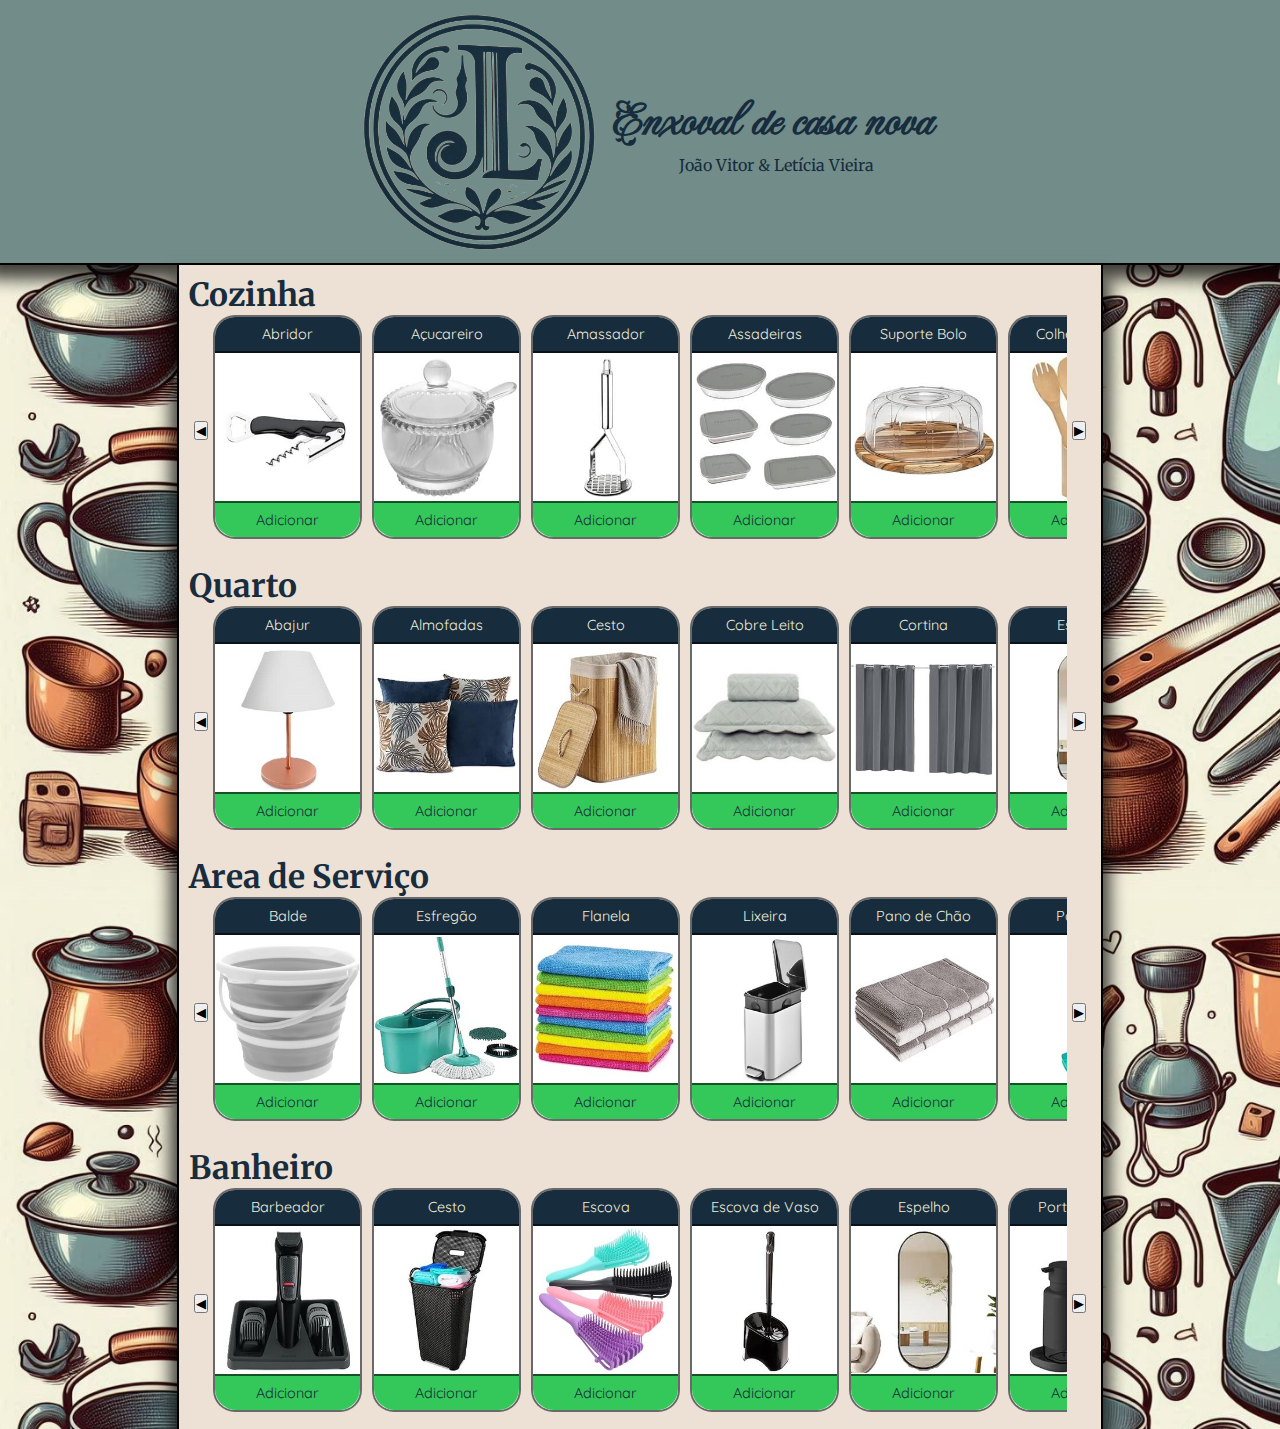
==== produtos.html @ 2e186f3f "Initial commit" ====
<!DOCTYPE html>
<html lang="pt-br">
<head>
    <meta charset="UTF-8">
    <meta name="viewport" content="width=device-width, initial-scale=1.0">
    <link rel="stylesheet" href="produtos.css">
    <title>Enxoval</title>
</head>
<body>
    <header>
        <img src="imagens/Logo.png" alt="Logo">
        <div>
            <h1 class="comp">Enxoval de casa nova</h1>
            <h1 class="cell">Enxoval</h1>
            <p class="cell">Leticia Vieira <br>& <br>João Vitor</p>
            <p class="comp">João Vitor & Letícia Vieira</p>
        </div>
    </header>
    <section>
        <div>
            <h2>Cozinha</h2>
            <div class="carrossel-container">
                <button class="antes">◀</button>
                <div class="carrossel">
                    <div class="item">
                        <div class="titulo"><p>Abridor</p></div>
                        <img src="imagens/itens/Cozinha/abridor.jpg" alt="abridor">
                        <div class="adicionar"><p>Adicionar</p></div>
                    </div>
                    <div class="item">
                        <div class="titulo"><p>Açucareiro</p></div>
                        <img src="imagens/itens/Cozinha/açucareiro.jpg" alt="Açucareiro">
                        <div class="adicionar"><p>Adicionar</p></div>
                    </div>
                    <div class="item">
                        <div class="titulo"><p>Amassador</p></div>
                        <img src="imagens/itens/Cozinha/amassador.jpg" alt="Amassador">
                        <div class="adicionar"><p>Adicionar</p></div>
                    </div>
                    <div class="item">
                        <div class="titulo"><p>Assadeiras</p></div>
                        <img src="imagens/itens/Cozinha/assadeiras.jpg" alt="Assadeiras">
                        <div class="adicionar"><p>Adicionar</p></div>
                    </div>
                    <div class="item">
                        <div class="titulo"><p>Suporte Bolo</p></div>
                        <img src="imagens/itens/Cozinha/bolo.jpg" alt="Suporte para bolo">
                        <div class="adicionar"><p>Adicionar</p></div>
                    </div>
                    <div class="item">
                        <div class="titulo"><p>Colher de Pau</p></div>
                        <img src="imagens/itens/Cozinha/colherdepau.jpg" alt="Colher de pau">
                        <div class="adicionar"><p>Adicionar</p></div>
                    </div>
                    <div class="item">
                        <div class="titulo"><p>Cortador</p></div>
                        <img src="imagens/itens/Cozinha/cortadordepizza.jpg" alt="Cortador de pizza">
                        <div class="adicionar"><p>Adicionar</p></div>
                    </div>
                    <div class="item">
                        <div class="titulo"><p>Escorredor</p></div>
                        <img src="imagens/itens/Cozinha/escorredor.jpg" alt="Escorredor">
                        <div class="adicionar"><p>Adicionar</p></div>
                    </div>
                    <div class="item">
                        <div class="titulo"><p>Espatula</p></div>
                        <img src="imagens/itens/Cozinha/espatula.jpg" alt="Espatula">
                        <div class="adicionar"><p>Adicionar</p></div>
                    </div>
                    <div class="item">
                        <div class="titulo"><p>Espremedor</p></div>
                        <img src="imagens/itens/Cozinha/espremedor.jpg" alt="Espremedor">
                        <div class="adicionar"><p>Adicionar</p></div>
                    </div>
                    <div class="item">
                        <div class="titulo"><p>Jogo de Facas</p></div>
                        <img src="imagens/itens/Cozinha/facas.jpg" alt="Jogo de facas">
                        <div class="adicionar"><p>Adicionar</p></div>
                    </div>
                    <div class="item">
                        <div class="titulo"><p>Faqueiro</p></div>
                        <img src="imagens/itens/Cozinha/faqueiro.jpg" alt="Faqueiro">
                        <div class="adicionar"><p>Adicionar</p></div>
                    </div>
                    <div class="item">
                        <div class="titulo"><p>Formas</p></div>
                        <img src="imagens/itens/Cozinha/formas.jpg" alt="Formas">
                        <div class="adicionar"><p>Adicionar</p></div>
                    </div>
                    <div class="item">
                        <div class="titulo"><p>Frigideira</p></div>
                        <img src="imagens/itens/Cozinha/frigideira.jpg" alt="Frigideira">
                        <div class="adicionar"><p>Adicionar</p></div>
                    </div>
                    <div class="item">
                        <div class="titulo"><p>Fruteira</p></div>
                        <img src="imagens/itens/Cozinha/fruteira.jpg" alt="Fruteira">
                        <div class="adicionar"><p>Adicionar</p></div>
                    </div>
                    <div class="item">
                        <div class="titulo"><p>Jarra</p></div>
                        <img src="imagens/itens/Cozinha/jarra.jpg" alt="Jarra">
                        <div class="adicionar"><p>Adicionar</p></div>
                    </div>
                    <div class="item">
                        <div class="titulo"><p>Lixeira</p></div>
                        <img src="imagens/itens/Cozinha/lixeira.jpg" alt="Lixeira">
                        <div class="adicionar"><p>Adicionar</p></div>
                    </div>
                    <div class="item">
                        <div class="titulo"><p>Jarra de Medidas</p></div>
                        <img src="imagens/itens/Cozinha/medidos.jpg" alt="Jarra de medidas">
                        <div class="adicionar"><p>Adicionar</p></div>
                    </div>
                    <div class="item">
                        <div class="titulo"><p>Jogo de Copos</p></div>
                        <img src="imagens/itens/Cozinha/copos.jpg" alt="Pratos">
                        <div class="adicionar"><p>Adicionar</p></div>
                    </div>
                    <div class="item">
                        <div class="titulo"><p>Jogo de Panelas</p></div>
                        <img src="imagens/itens/Cozinha/panelas.jpg" alt="Jogo de panelas">
                        <div class="adicionar"><p>Adicionar</p></div>
                    </div>
                    <div class="item">
                        <div class="titulo"><p>Jogo de Pratos</p></div>
                        <img src="imagens/itens/Cozinha/pratos.jpg" alt="Pratos">
                        <div class="adicionar"><p>Adicionar</p></div>
                    </div>
                    <div class="item">
                        <div class="titulo"><p>Jogo de Taças</p></div>
                        <img src="imagens/itens/Cozinha/taças.jpg" alt="Jogo de taças">
                        <div class="adicionar"><p>Adicionar</p></div>
                    </div>
                    <div class="item">
                        <div class="titulo"><p>Jogo de Xícaras</p></div>
                        <img src="imagens/itens/Cozinha/xicaras.jpg" alt="Xicaras">
                        <div class="adicionar"><p>Adicionar</p></div>
                    </div>
                    <div class="item">
                        <div class="titulo"><p>Kit Churrasco</p></div>
                        <img src="imagens/itens/Cozinha/churrasco.jpg" alt="Kit churrasco">
                        <div class="adicionar"><p>Adicionar</p></div>
                    </div>
                    <div class="item">
                        <div class="titulo"><p>Kit Sobremesas</p></div>
                        <img src="imagens/itens/Cozinha/sobremesa.jpg" alt="Kit Sobremesas">
                        <div class="adicionar"><p>Adicionar</p></div>
                    </div>
                    <div class="item">
                        <div class="titulo"><p>Kit Temperos</p></div>
                        <img src="imagens/itens/Cozinha/temperos.jpg" alt="Kit temperos">
                        <div class="adicionar"><p>Adicionar</p></div>
                    </div>
                    <div class="item">
                        <div class="titulo"><p>Panos de Prato</p></div>
                        <img src="imagens/itens/Cozinha/pano.jpg" alt="Panos de prato">
                        <div class="adicionar"><p>Adicionar</p></div>
                    </div>
                    <div class="item">
                        <div class="titulo"><p>Peneira</p></div>
                        <img src="imagens/itens/Cozinha/peneira.jpg" alt="Peneira">
                        <div class="adicionar"><p>Adicionar</p></div>
                    </div>
                    <div class="item">
                        <div class="titulo"><p>Porta Alho</p></div>
                        <img src="imagens/itens/Cozinha/portaalho.jpg" alt="Porta alho">
                        <div class="adicionar"><p>Adicionar</p></div>
                    </div>
                    <div class="item">
                        <div class="titulo"><p>Porta Frios</p></div>
                        <img src="imagens/itens/Cozinha/portafrios.jpg" alt="Porta frios">
                        <div class="adicionar"><p>Adicionar</p></div>
                    </div>
                    <div class="item">
                        <div class="titulo"><p>Guardanapo</p></div>
                        <img src="imagens/itens/Cozinha/portaguardanapo.jpg" alt="Porta Guardanapo">
                        <div class="adicionar"><p>Adicionar</p></div>
                    </div>
                    <div class="item">
                        <div class="titulo"><p>Porta Talheres</p></div>
                        <img src="imagens/itens/Cozinha/portatalheres.jpg" alt="Porta talheres">
                        <div class="adicionar"><p>Adicionar</p></div>
                    </div>
                    <div class="item">
                        <div class="titulo"><p>Potes</p></div>
                        <img src="imagens/itens/Cozinha/potes.jpg" alt="Potes">
                        <div class="adicionar"><p>Adicionar</p></div>
                    </div>
                    <div class="item">
                        <div class="titulo"><p>Potes Herméticos</p></div>
                        <img src="imagens/itens/Cozinha/hermeticos.jpg" alt="Potes Herméticos">
                        <div class="adicionar"><p>Adicionar</p></div>
                    </div>
                    <div class="item">
                        <div class="titulo"><p>Processador</p></div>
                        <img src="imagens/itens/Cozinha/processador.jpg" alt="Processador">
                        <div class="adicionar"><p>Adicionar</p></div>
                    </div>
                    <div class="item">
                        <div class="titulo"><p>Ralador</p></div>
                        <img src="imagens/itens/Cozinha/ralador.jpg" alt="Ralador">
                        <div class="adicionar"><p>Adicionar</p></div>
                    </div>
                    <div class="item">
                        <div class="titulo"><p>Rodo de Pia</p></div>
                        <img src="imagens/itens/Cozinha/rododepia.jpg" alt="Rodo de pia">
                        <div class="adicionar"><p>Adicionar</p></div>
                    </div>
                    <div class="item">
                        <div class="titulo"><p>Saladeira</p></div>
                        <img src="imagens/itens/Cozinha/saladeira.jpg" alt="Saladeira">
                        <div class="adicionar"><p>Adicionar</p></div>
                    </div>
                    <div class="item">
                        <div class="titulo"><p>Saleiro</p></div>
                        <img src="imagens/itens/Cozinha/saleiro.jpg" alt="Saleiro">
                        <div class="adicionar"><p>Adicionar</p></div>
                    </div><div class="item">
                        <div class="titulo"><p>Detergente</p></div>
                        <img src="imagens/itens/Cozinha/detergente.jpg" alt="Suporte de detergente">
                        <div class="adicionar"><p>Adicionar</p></div>
                    </div>
                    <div class="item">
                        <div class="titulo"><p>Suporte de Papel</p></div>
                        <img src="imagens/itens/Cozinha/suportepapeltoalha.jpg" alt="Suporte de papel toalha">
                        <div class="adicionar"><p>Adicionar</p></div>
                    </div>
                    <div class="item">
                        <div class="titulo"><p>Tábua de Corte</p></div>
                        <img src="imagens/itens/Cozinha/tabua.jpg" alt="Tábua de Corte">
                        <div class="adicionar"><p>Adicionar</p></div>
                    </div>
                    <div class="item">
                        <div class="titulo"><p>Tapete</p></div>
                        <img src="imagens/itens/Cozinha/tapetecozinha.jpg" alt="Tapete de cozinha">
                        <div class="adicionar"><p>Adicionar</p></div>
                    </div>
                    <div class="item">
                        <div class="titulo"><p>Tesoura</p></div>
                        <img src="imagens/itens/Cozinha/tesoura.jpg" alt="Tesoura">
                        <div class="adicionar"><p>Adicionar</p></div>
                    </div>
                    <div class="item">
                        <div class="titulo"><p>Toalha de Mesa</p></div>
                        <img src="imagens/itens/Cozinha/toalhademesa.jpg" alt="Toalha de mesa">
                        <div class="adicionar"><p>Adicionar</p></div>
                    </div>
                </div> 
                <button class="depois">▶</button>
            </div>  
        </div>
        <div>
            <h2>Quarto</h2>
            <div class="carrossel-container">
                <button class="antes">◀</button>
                <div class="carrossel">
                    <div class="item">
                        <div class="titulo"><p>Abajur</p></div>
                        <img src="imagens/itens/Quarto/abajur.jpg" alt="Abajur">
                        <div class="adicionar"><p>Adicionar</p></div>
                    </div>
                    <div class="item">
                        <div class="titulo"><p>Almofadas</p></div>
                        <img src="imagens/itens/Quarto/almofada.jpg" alt="Almofadas">
                        <div class="adicionar"><p>Adicionar</p></div>
                    </div>
                    <div class="item">
                        <div class="titulo"><p>Cesto</p></div>
                        <img src="imagens/itens/Quarto/cesto.jpg" alt="Cesto">
                        <div class="adicionar"><p>Adicionar</p></div>
                    </div>
                    <div class="item">
                        <div class="titulo"><p>Cobre Leito</p></div>
                        <img src="imagens/itens/Quarto/cobreleito.jpg" alt="Cobre Leito">
                        <div class="adicionar"><p>Adicionar</p></div>
                    </div>
                    <div class="item">
                        <div class="titulo"><p>Cortina</p></div>
                        <img src="imagens/itens/Quarto/cortina.jpg" alt="Cortina">
                        <div class="adicionar"><p>Adicionar</p></div>
                    </div>
                    <div class="item">
                        <div class="titulo"><p>Espelho</p></div>
                        <img src="imagens/itens/Quarto/espelho.jpg" alt="Espelho">
                        <div class="adicionar"><p>Adicionar</p></div>
                    </div>
                    <div class="item">
                        <div class="titulo"><p>Jogo de Cama</p></div>
                        <img src="imagens/itens/Quarto/jogodecama.jpg" alt="Jogo de Cama">
                        <div class="adicionar"><p>Adicionar</p></div>
                    </div>
                    <div class="item">
                        <div class="titulo"><p>Manta</p></div>
                        <img src="imagens/itens/Quarto/manta.jpg" alt="Manta">
                        <div class="adicionar"><p>Adicionar</p></div>
                    </div>
                    <div class="item">
                        <div class="titulo"><p>Tapete</p></div>
                        <img src="imagens/itens/Quarto/tapete.jpg" alt="Tapete">
                        <div class="adicionar"><p>Adicionar</p></div>
                    </div>
                    <div class="item">
                        <div class="titulo"><p>Travesseiro</p></div>
                        <img src="imagens/itens/Quarto/travesseiro.jpg" alt="Travesseiro">
                        <div class="adicionar"><p>Adicionar</p></div>
                    </div>
                </div>
                <button class="depois">▶</button>
            </div>  
            </div>
        </div>
        <div>
            <h2>Area de Serviço</h2>
            <div class="carrossel-container">
                <button class="antes">◀</button>
                <div class="carrossel">
                    <div class="item">
                        <div class="titulo"><p>Balde</p></div>
                        <img src="imagens/itens/Area de Serviço/balde.jpg" alt="Balde">
                        <div class="adicionar"><p>Adicionar</p></div>
                    </div>
                    <div class="item">
                        <div class="titulo"><p>Esfregão</p></div>
                        <img src="imagens/itens/Area de Serviço/esfregao.jpg" alt="Esfregão">
                        <div class="adicionar"><p>Adicionar</p></div>
                    </div>
                    <div class="item">
                        <div class="titulo"><p>Flanela</p></div>
                        <img src="imagens/itens/Area de Serviço/flanela.jpg" alt="Flanela">
                        <div class="adicionar"><p>Adicionar</p></div>
                    </div>
                    <div class="item">
                        <div class="titulo"><p>Lixeira</p></div>
                        <img src="imagens/itens/Area de Serviço/lixeira.jpg" alt="Lixeira">
                        <div class="adicionar"><p>Adicionar</p></div>
                    </div>
                    <div class="item">
                        <div class="titulo"><p>Pano de Chão</p></div>
                        <img src="imagens/itens/Area de Serviço/panodechao.jpg" alt="Pano de Chão">
                        <div class="adicionar"><p>Adicionar</p></div>
                    </div>
                    <div class="item">
                        <div class="titulo"><p>Pazinha</p></div>
                        <img src="imagens/itens/Area de Serviço/pazinha.jpg" alt="Pazinha">
                        <div class="adicionar"><p>Adicionar</p></div>
                    </div>
                    <div class="item">
                        <div class="titulo"><p>Vaporizador</p></div>
                        <img src="imagens/itens/Area de Serviço/vaporizador.jpg" alt="Vaporizador">
                        <div class="adicionar"><p>Adicionar</p></div>
                    </div>
                    <div class="item">
                        <div class="titulo"><p>Varal</p></div>
                        <img src="imagens/itens/Area de Serviço/varal.jpg" alt="Varal">
                        <div class="adicionar"><p>Adicionar</p></div>
                    </div>
                    <div class="item">
                        <div class="titulo"><p>Vassoura</p></div>
                        <img src="imagens/itens/Area de Serviço/vassoura.jpg" alt="Vassoura">
                        <div class="adicionar"><p>Adicionar</p></div>
                    </div>
                </div>
                <button class="depois">▶</button>
            </div>  
            </div>
        </div>
        <div>
            <h2>Banheiro</h2>
            <div class="carrossel-container">
                <button class="antes">◀</button>
                <div class="carrossel">
                    <div class="item">
                        <div class="titulo"><p>Barbeador</p></div>
                        <img src="imagens/itens/Banheiro/barbeador.jpg" alt="Barbeador">
                        <div class="adicionar"><p>Adicionar</p></div>
                    </div>
                    <div class="item">
                        <div class="titulo"><p>Cesto</p></div>
                        <img src="imagens/itens/Banheiro/cestoroupa.jpg" alt="Cesto">
                        <div class="adicionar"><p>Adicionar</p></div>
                    </div>
                    <div class="item">
                        <div class="titulo"><p>Escova</p></div>
                        <img src="imagens/itens/Banheiro/escova.jpg" alt="Escova">
                        <div class="adicionar"><p>Adicionar</p></div>
                    </div>
                    <div class="item">
                        <div class="titulo"><p>Escova de Vaso</p></div>
                        <img src="imagens/itens/Banheiro/escovabanheiro.jpg" alt="Escova de Vaso">
                        <div class="adicionar"><p>Adicionar</p></div>
                    </div>
                    <div class="item">
                        <div class="titulo"><p>Espelho</p></div>
                        <img src="imagens/itens/Banheiro/espelho.jpg" alt="Espelho">
                        <div class="adicionar"><p>Adicionar</p></div>
                    </div>
                    <div class="item">
                        <div class="titulo"><p>Porta escova</p></div>
                        <img src="imagens/itens/Banheiro/portaescova.jpg" alt="Porta escova">
                        <div class="adicionar"><p>Adicionar</p></div>
                    </div>
                    <div class="item">
                        <div class="titulo"><p>Roupão</p></div>
                        <img src="imagens/itens/Banheiro/roupao.jpg" alt="Roupão">
                        <div class="adicionar"><p>Adicionar</p></div>
                    </div>
                    <div class="item">
                        <div class="titulo"><p>Saboneteira</p></div>
                        <img src="imagens/itens/Banheiro/saboneteira.jpg" alt="Saboneteira">
                        <div class="adicionar"><p>Adicionar</p></div>
                    </div>
                    <div class="item">
                        <div class="titulo"><p>Tapete</p></div>
                        <img src="imagens/itens/Banheiro/tapetebanheiro.jpg" alt="Tapete">
                        <div class="adicionar"><p>Adicionar</p></div>
                    </div>
                    <div class="item">
                        <div class="titulo"><p>Tapete de Banho</p></div>
                        <img src="imagens/itens/Banheiro/tapetebanho.jpg" alt="Tapete de Banho">
                        <div class="adicionar"><p>Adicionar</p></div>
                    </div>
                    <div class="item">
                        <div class="titulo"><p>Toalha</p></div>
                        <img src="imagens/itens/Banheiro/toalhadebanho.jpg" alt="Toalha">
                        <div class="adicionar"><p>Adicionar</p></div>
                    </div>
                    <div class="item">
                        <div class="titulo"><p>Toalha de Rosto</p></div>
                        <img src="imagens/itens/Banheiro/toalhaderosto.jpg" alt="Toalha de Rosto">
                        <div class="adicionar"><p>Adicionar</p></div>
                    </div>
                    <div class="item">
                        <div class="titulo"><p>Travesseiro</p></div>
                        <img src="imagens/itens/Banheiro/travesseiro.jpg" alt="Travesseiro">
                        <div class="adicionar"><p>Adicionar</p></div>
                    </div>
                </div>
                <button class="depois">▶</button>
            </div>  
            </div>
        </div>
    </section>
</body>
<script src="produtos.js"></script>
</html>
---- produtos.css ----
@import url('https://fonts.googleapis.com/css2?family=Fleur+De+Leah&family=Lora:ital,wght@0,400..700;1,400..700&family=Merriweather:ital,opsz,wght@0,18..144,300..900;1,18..144,300..900&family=Quicksand:wght@300..700&display=swap');
:root{
    --cor0: #F2EFDC;
    --cor1: #EDE0D4;
    --cor2: #C07353;
    --cor3: #400101;
    --cor4: #728C8A;
    --cor5: #172C3D;

    --font-0: 'Fleur De Leah', 'sans-serif';
    --font-1: 'Lora','sans-serif';
    --font-2:'Quicksand', 'sans-serif';
    --font-3: 'Merriweather', 'sans-serif';
}
*{
    margin: 0px;
    padding: 0px;
}
::-webkit-scrollbar {
    width: 12px;
    height: 15px;
}
::-webkit-scrollbar-thumb {
    background-color: var(--cor5); 
    border-radius: 10px; 
    border: 3px solid #f1f1f1; 
}
::-webkit-scrollbar-track {
    background: #f1f1f1;
    border-radius: 10px;
}
::-webkit-scrollbar-corner {
    background-color: #f1f1f1;
}
body{
    background-image: url(imagens/enxoval.jpeg);
    background-size: contain;
    height: 100vh;
}

header{
    background-color: var(--cor4);
    min-height: 170px;
    box-shadow: 0px 0px 16px 14px rgba(0, 0, 0, 0.747);
    display: flex;
    align-items: center;
    color: var(--cor5);
    display: flex;
    justify-content: center;
    border-bottom: 2px solid black;
}
h1{
    font-family: var(--font-0);
    font-size: 3rem;
}
h2{
    font-family: var(--font-3);
    font-size: 2rem;
    color: var(--cor5);
}
header >img{
    width: 27vh;
    padding: 10px;
}
header >div{
    display: flex;
    flex-direction: column;
    align-items: center;
}
header> div> p{
    font-family: var(--font-3);
    text-indent: 10px;
    text-align: center;
}
section{
    background-color: var(--cor1);
    width: 72vw;
    min-height: 81vh;
    margin: auto;
    box-shadow: 0px 20px 16px 7px rgba(0, 0, 0, 0.747);
    border-left: 2px solid black;
    border-right: 2px solid black;
}
section >div{
    padding: 10px;
}
.carrossel-container{
    display: flex;
    align-items: center;
    justify-content: center;
    overflow: hidden; 
    scroll-snap-type: x mandatory;
}
.carrossel{
    display: flex;
    gap: 10px;
    overflow-x: auto;
    scroll-behavior: smooth;
    max-width: 950px;
}
.item{
    background-color: white;
    width: 145px;
    height: 220px;
    display: flex;
    flex-direction: column;
    align-items: center;
    font-family: var(--font-2);
    font-size: 90%;
    justify-content: space-between;
    border-radius: 22px;
    border: 2px solid rgba(0, 0, 0, 0.589);
    flex-shrink: 0;
    scroll-snap-align: start; 
    margin-bottom: 7px;
}
.item> img{
    width: 100%;
}
.titulo{
    background-color: var(--cor5);
    color: var(--cor0);
    width: 100%;
    text-align: center;
    padding: 8px 0px;
    border-radius: 20px 20px 0px 0px;
    border-bottom: 2px solid rgba(0, 0, 0, 0.589);
}
.adicionar{
    color: var(--cor5);
    background-color: #34C759;
    width: 100%;
    text-align: center;
    padding: 8px 0px;
    border-radius: 0px 0px 21px 21px;
    border-top: 2px solid rgba(0, 0, 0, 0.589);

}
.antes, .depois{
    margin: 5px;
}
.cell{
    display: none;
}
@media (max-width:583px){
    header >img{
        width: 15vh;
    }
    .cell{
        display: block;
    }
    .comp{
        display: none;
    }
    .carrossel {
        max-width: 300px;
    }

    .item {
        width: 105px; 
        height: 180px;
        font-size: 80%; 
    }
}
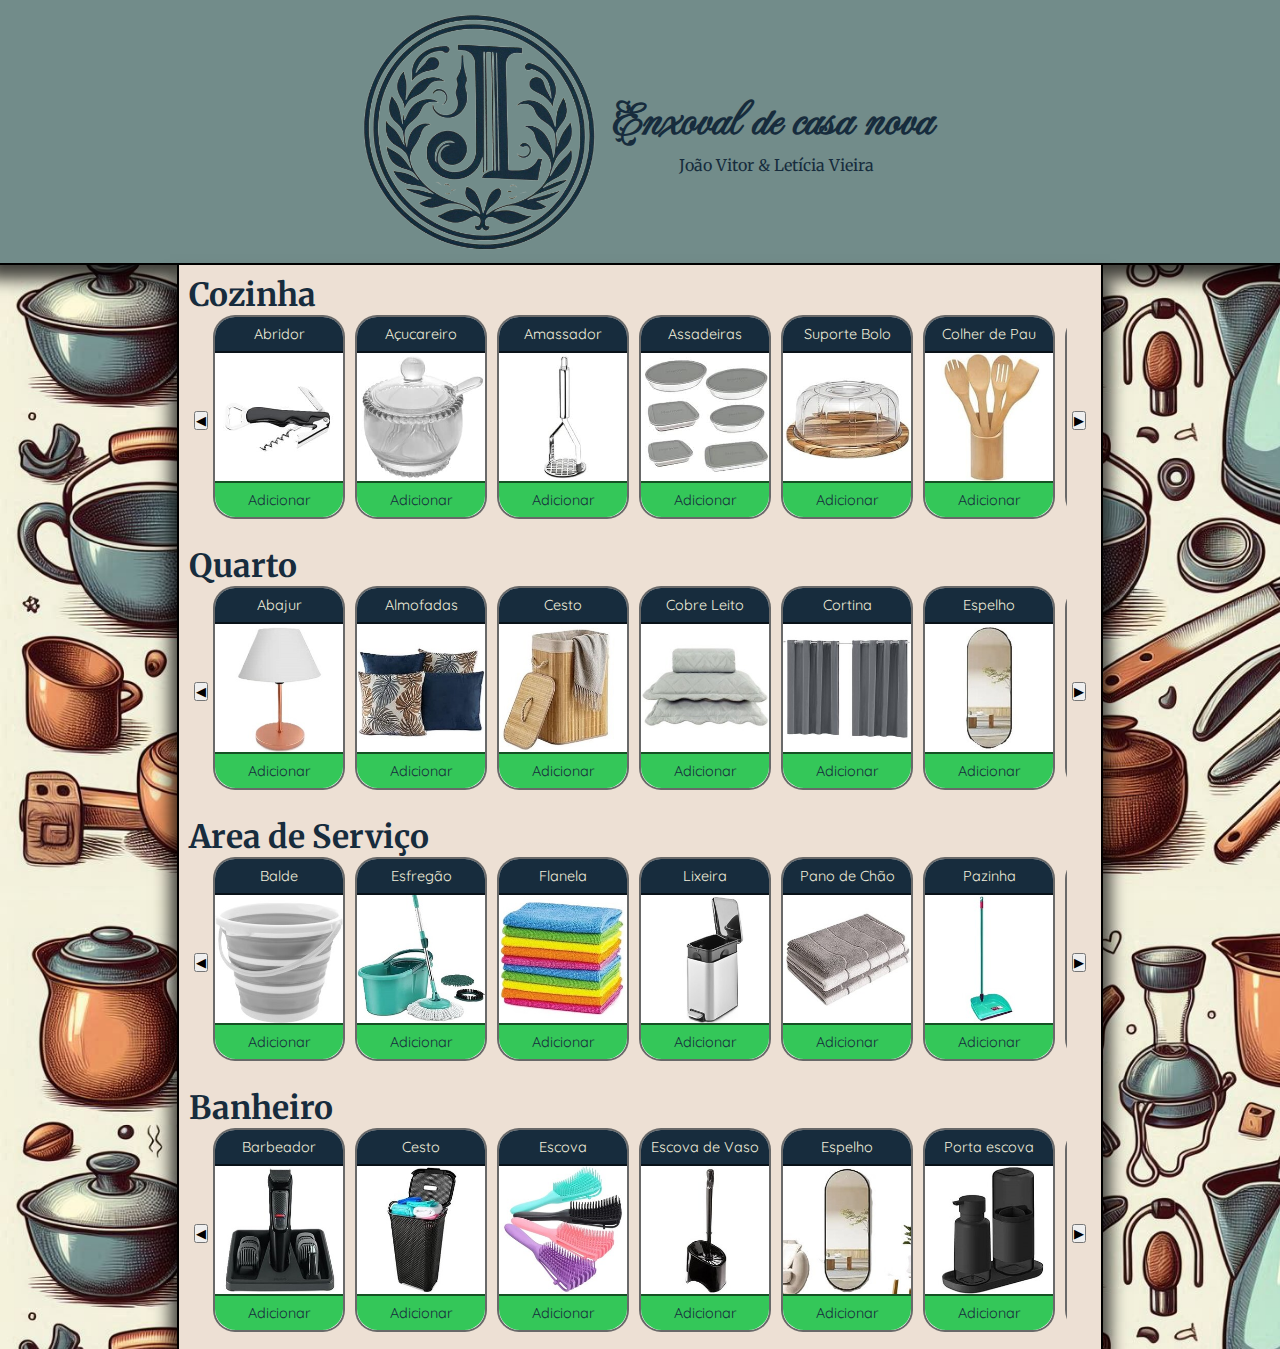
==== commit c629488f: "Ajustes" ====
--- a/produtos.html
+++ b/produtos.html
@@ -430,11 +430,7 @@
                         <img src="imagens/itens/Banheiro/toalhaderosto.jpg" alt="Toalha de Rosto">
                         <div class="adicionar"><p>Adicionar</p></div>
                     </div>
-                    <div class="item">
-                        <div class="titulo"><p>Travesseiro</p></div>
-                        <img src="imagens/itens/Banheiro/travesseiro.jpg" alt="Travesseiro">
-                        <div class="adicionar"><p>Adicionar</p></div>
-                    </div>
+
                 </div>
                 <button class="depois">▶</button>
             </div>  
--- a/produtos.css
+++ b/produtos.css
@@ -96,18 +96,17 @@
     gap: 10px;
     overflow-x: auto;
     scroll-behavior: smooth;
-    max-width: 950px;
+    max-width: 948px;
+    justify-content: space-around;
 }
 .item{
     background-color: white;
-    width: 145px;
-    height: 220px;
+    width: 10vw;
     display: flex;
     flex-direction: column;
     align-items: center;
     font-family: var(--font-2);
     font-size: 90%;
-    justify-content: space-between;
     border-radius: 22px;
     border: 2px solid rgba(0, 0, 0, 0.589);
     flex-shrink: 0;
@@ -118,10 +117,13 @@
     width: 100%;
 }
 .titulo{
+    display: flex;
+    align-items: center;
+    justify-content: center;
+    text-align: center;
     background-color: var(--cor5);
     color: var(--cor0);
     width: 100%;
-    text-align: center;
     padding: 8px 0px;
     border-radius: 20px 20px 0px 0px;
     border-bottom: 2px solid rgba(0, 0, 0, 0.589);
@@ -142,7 +144,7 @@
 .cell{
     display: none;
 }
-@media (max-width:583px){
+@media (max-width:414px){
     header >img{
         width: 15vh;
     }
@@ -157,8 +159,31 @@
     }
 
     .item {
-        width: 105px; 
-        height: 180px;
+        width: 25vw; 
         font-size: 80%; 
     }
+    .titulo{
+        height: 28px;
+    }
+}
+@media (max-width:390px){
+    header >img{
+        width: 15vh;
+    }
+    .cell{
+        display: block;
+    }
+    .comp{
+        display: none;
+    }
+    .carrossel {
+        max-width: 300px;
+    }
+    .item {
+        width: 24vw; 
+        font-size: 80%; 
+    }
+    .titulo{
+        height: 28px;
+    }
 }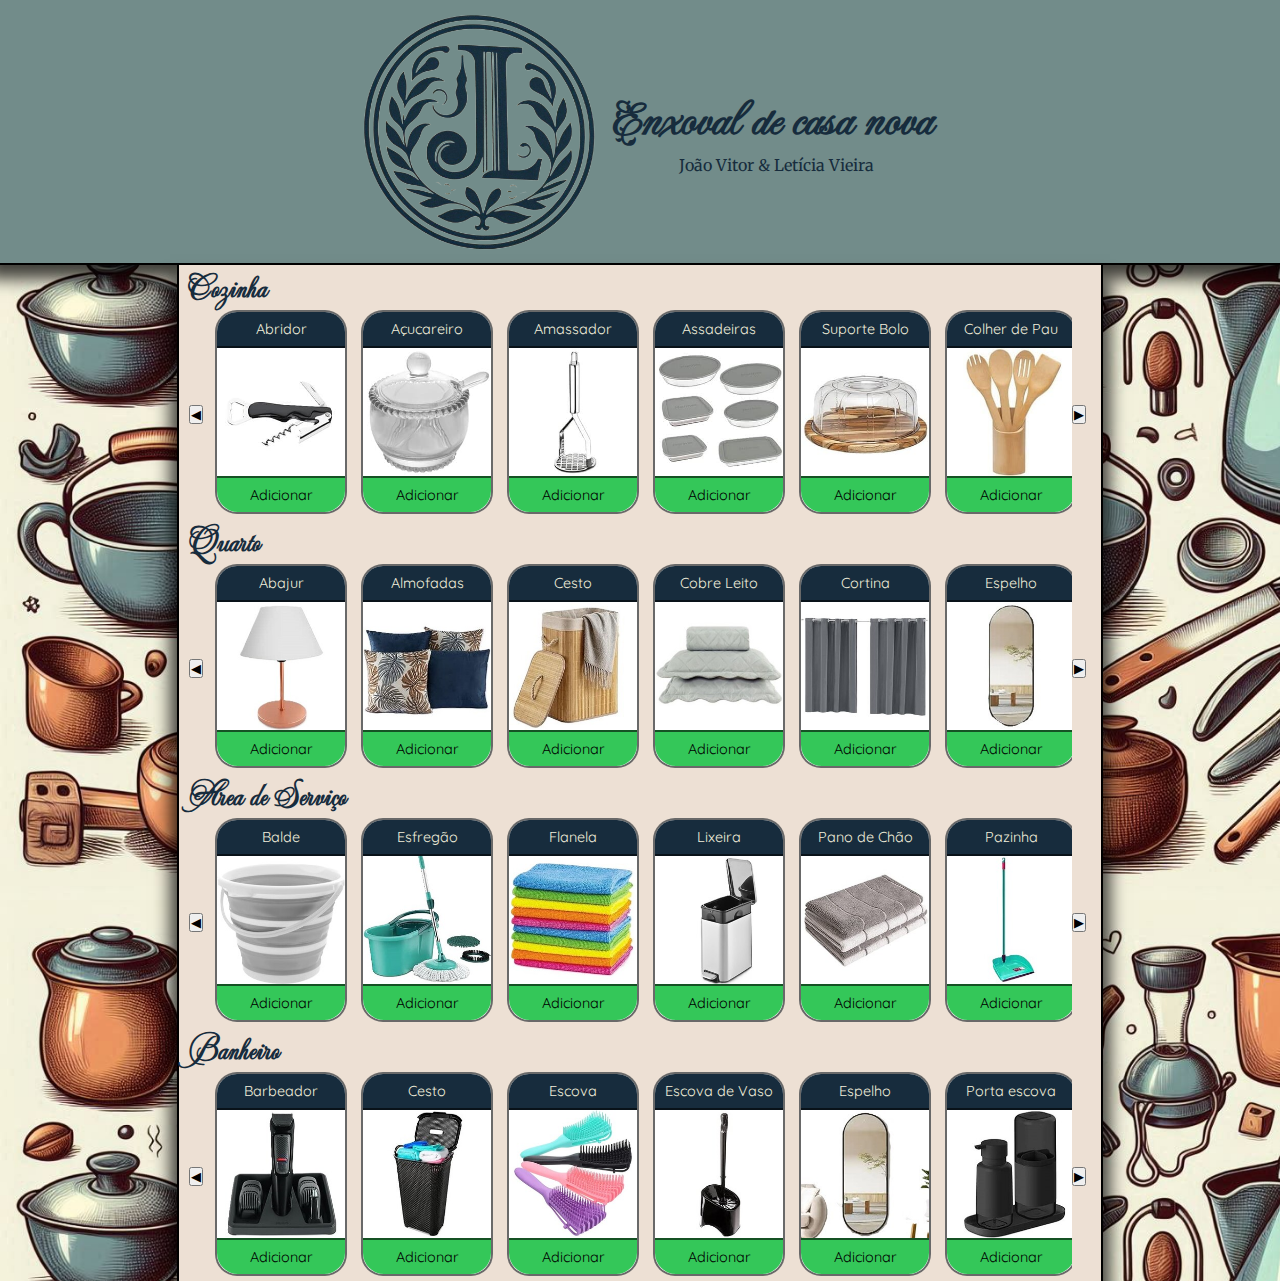
==== commit a00f3550: "Ajustes" ====
--- a/produtos.html
+++ b/produtos.html
@@ -17,7 +17,7 @@
         </div>
     </header>
     <section>
-        <div>
+        <div class="tudo">
             <h2>Cozinha</h2>
             <div class="carrossel-container">
                 <button class="antes">◀</button>
@@ -25,7 +25,7 @@
                     <div class="item">
                         <div class="titulo"><p>Abridor</p></div>
                         <img src="imagens/itens/Cozinha/abridor.jpg" alt="abridor">
-                        <div class="adicionar"><p>Adicionar</p></div>
+                        <div class="adicionar" onclick="clicar"><p>Adicionar</p></div>
                     </div>
                     <div class="item">
                         <div class="titulo"><p>Açucareiro</p></div>
@@ -250,7 +250,7 @@
                 <button class="depois">▶</button>
             </div>  
         </div>
-        <div>
+        <div class="tudo">
             <h2>Quarto</h2>
             <div class="carrossel-container">
                 <button class="antes">◀</button>
@@ -310,7 +310,7 @@
             </div>  
             </div>
         </div>
-        <div>
+        <div class="tudo">
             <h2>Area de Serviço</h2>
             <div class="carrossel-container">
                 <button class="antes">◀</button>
@@ -365,7 +365,7 @@
             </div>  
             </div>
         </div>
-        <div>
+        <div class="tudo">
             <h2>Banheiro</h2>
             <div class="carrossel-container">
                 <button class="antes">◀</button>
--- a/produtos.css
+++ b/produtos.css
@@ -1,4 +1,4 @@
-@import url('https://fonts.googleapis.com/css2?family=Fleur+De+Leah&family=Lora:ital,wght@0,400..700;1,400..700&family=Merriweather:ital,opsz,wght@0,18..144,300..900;1,18..144,300..900&family=Quicksand:wght@300..700&display=swap');
+@import url('https://fonts.googleapis.com/css2?family=Fleur+De+Leah&family=Lora:ital,wght@0,400..700;1,400..700&family=Mea+Culpa&family=Merriweather:ital,opsz,wght@0,18..144,300..900;1,18..144,300..900&family=Quicksand:wght@300..700&display=swap');
 :root{
     --cor0: #F2EFDC;
     --cor1: #EDE0D4;
@@ -8,7 +8,7 @@
     --cor5: #172C3D;
 
     --font-0: 'Fleur De Leah', 'sans-serif';
-    --font-1: 'Lora','sans-serif';
+    --font-1: 'Mea Culpa','sans-serif';
     --font-2:'Quicksand', 'sans-serif';
     --font-3: 'Merriweather', 'sans-serif';
 }
@@ -54,7 +54,7 @@
     font-size: 3rem;
 }
 h2{
-    font-family: var(--font-3);
+    font-family: var(--font-1);
     font-size: 2rem;
     color: var(--cor5);
 }
@@ -88,16 +88,13 @@
     display: flex;
     align-items: center;
     justify-content: center;
-    overflow: hidden; 
     scroll-snap-type: x mandatory;
 }
 .carrossel{
     display: flex;
-    gap: 10px;
     overflow-x: auto;
     scroll-behavior: smooth;
-    max-width: 948px;
-    justify-content: space-around;
+    max-width: 1055px;
 }
 .item{
     background-color: white;
@@ -110,8 +107,8 @@
     border-radius: 22px;
     border: 2px solid rgba(0, 0, 0, 0.589);
     flex-shrink: 0;
-    scroll-snap-align: start; 
-    margin-bottom: 7px;
+    scroll-snap-align: start;
+    margin: 0px 7px 5px 7px;
 }
 .item> img{
     width: 100%;
@@ -129,20 +126,50 @@
     border-bottom: 2px solid rgba(0, 0, 0, 0.589);
 }
 .adicionar{
-    color: var(--cor5);
+    color: black;
     background-color: #34C759;
     width: 100%;
     text-align: center;
     padding: 8px 0px;
     border-radius: 0px 0px 21px 21px;
     border-top: 2px solid rgba(0, 0, 0, 0.589);
-
+}
+.adicionado {
+    background-color: rgb(118, 118, 230);
+    color: white;
+}
+.tudo{
+    padding: 0px 10px;
 }
 .antes, .depois{
-    margin: 5px;
+    margin: 5px 5px 5px 0px;
 }
 .cell{
     display: none;
+}
+@media (max-width:390px){
+    header >img{
+        width: 15vh;
+    }
+    .cell{
+        display: block;
+    }
+    .comp{
+        display: none;
+    }
+    .item {
+        width: 44.2000000%; 
+        font-size: 80%; 
+    }
+    .titulo{
+        height: 28px;
+    }
+    .antes, .depois{
+        display: none;
+    } 
+    .carrossel{
+        scrollbar-width: none;
+    }
 }
 @media (max-width:414px){
     header >img{
@@ -154,36 +181,17 @@
     .comp{
         display: none;
     }
-    .carrossel {
-        max-width: 300px;
+    .item {
+        width: 45.10900000%; 
+        font-size: 80%; 
     }
-
-    .item {
-        width: 25vw; 
-        font-size: 80%; 
+    .carrossel{
+        scrollbar-width: none;
     }
     .titulo{
         height: 28px;
     }
+    .antes, .depois{
+    display: none;
+   } 
 }
-@media (max-width:390px){
-    header >img{
-        width: 15vh;
-    }
-    .cell{
-        display: block;
-    }
-    .comp{
-        display: none;
-    }
-    .carrossel {
-        max-width: 300px;
-    }
-    .item {
-        width: 24vw; 
-        font-size: 80%; 
-    }
-    .titulo{
-        height: 28px;
-    }
-}